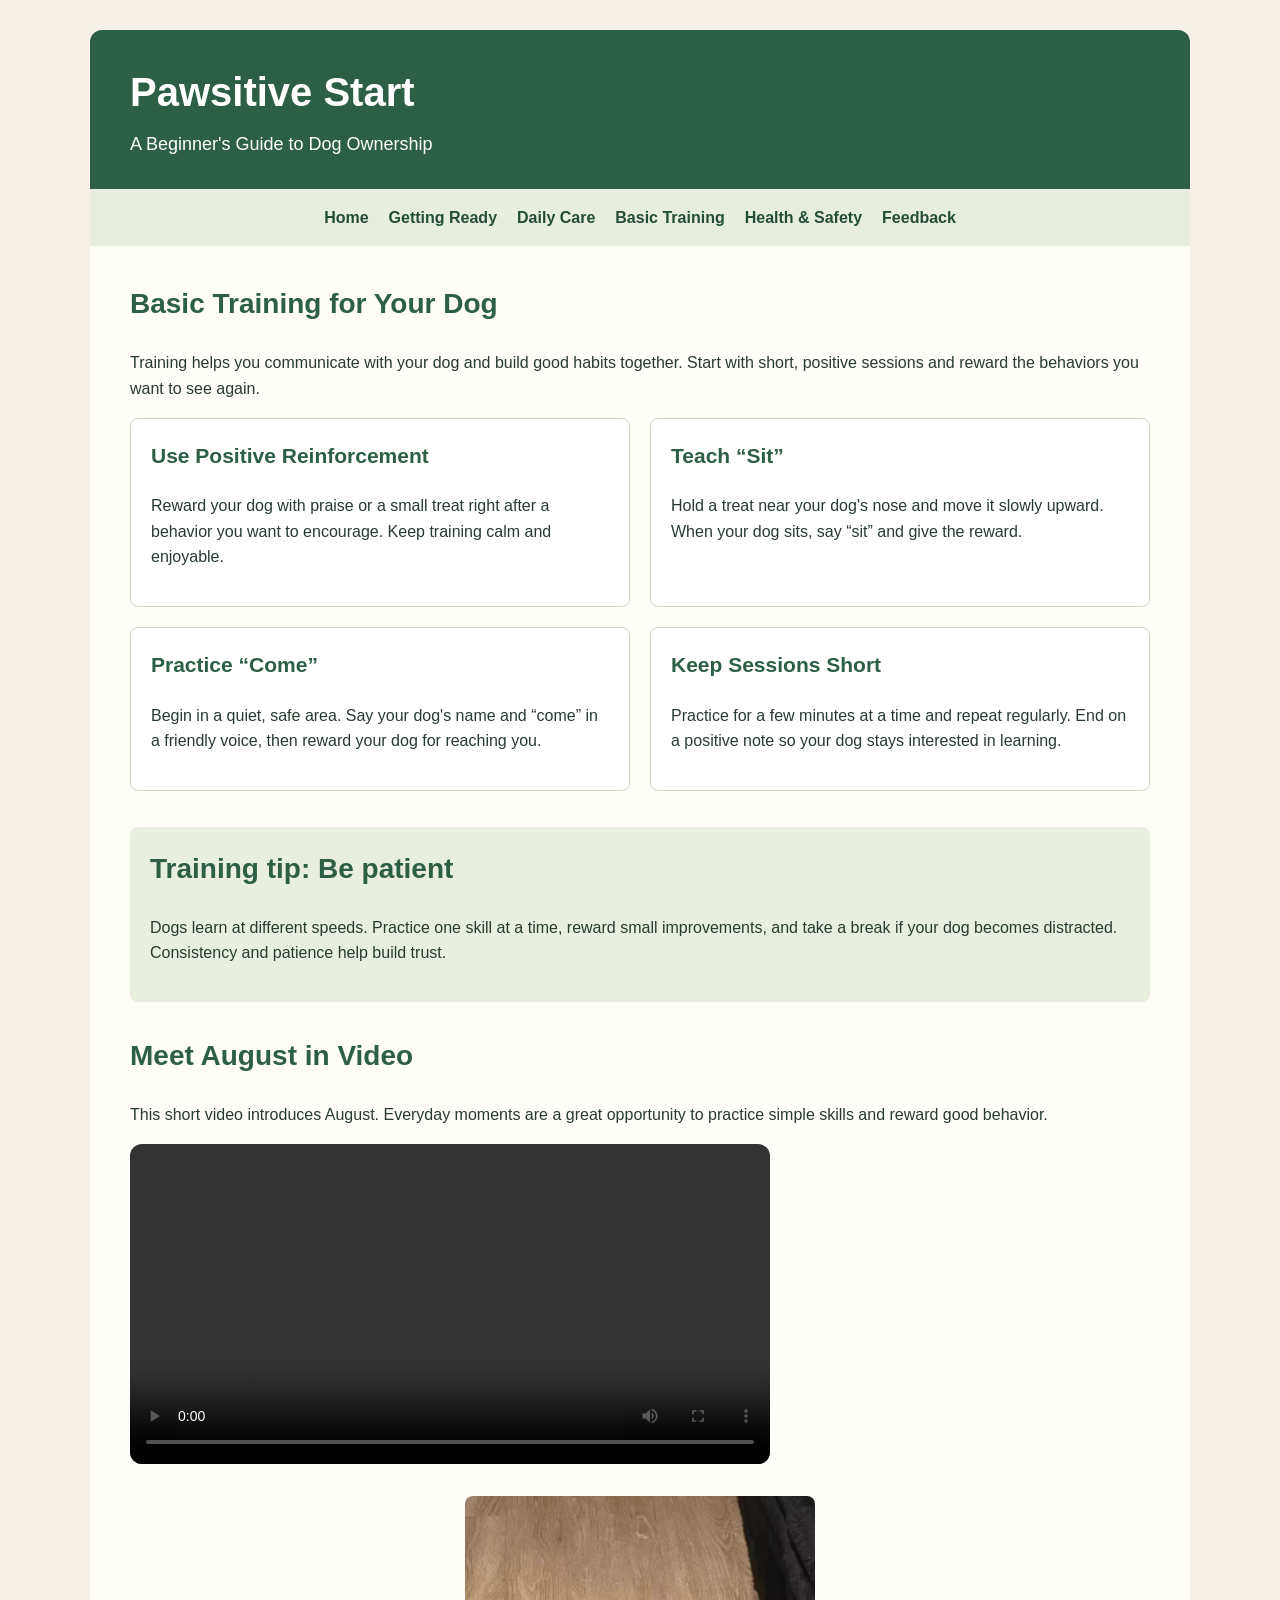
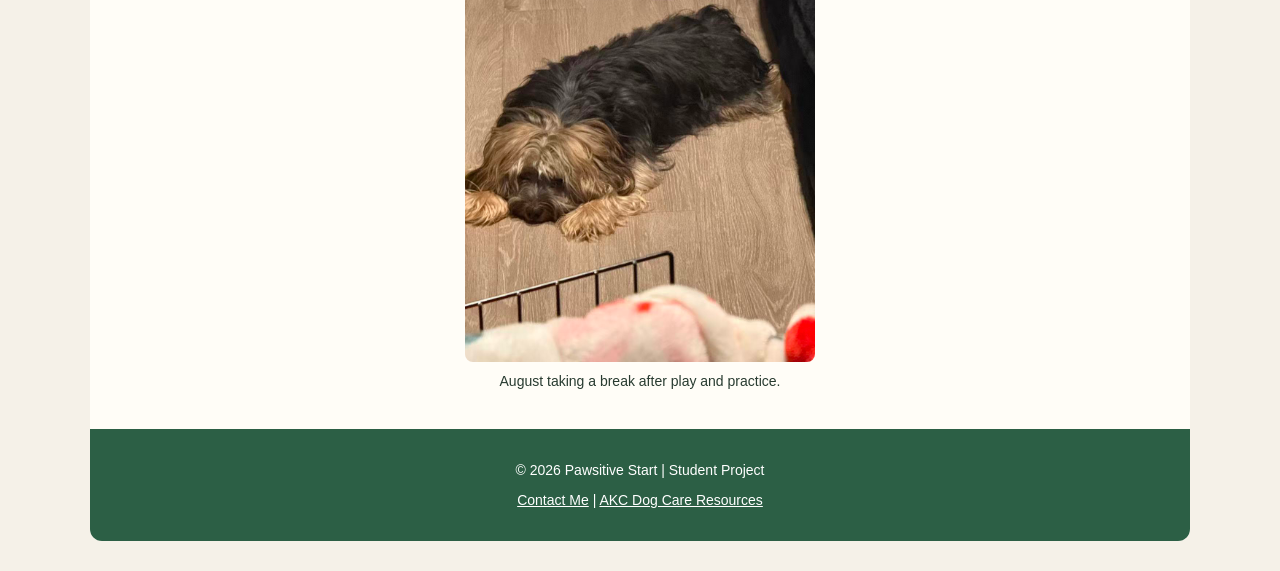
==== basic-training.html @ 580f92dd "Add files via upload" ====
<!DOCTYPE html>
<html lang="en">
<head>
    <meta charset="UTF-8">
    <meta name="viewport" content="width=device-width, initial-scale=1.0">
    <meta name="description" content="Beginner-friendly tips for teaching dogs basic commands and building good habits through positive reinforcement.">
<title>Pawsitive Start | Basic Training</title>
    <link rel="stylesheet" href="style.css">
</head>
<body>
    <div id="wrapper">
        <header>
            <h1>Pawsitive Start</h1>
            <p>A Beginner's Guide to Dog Ownership</p>
        </header>

        <nav aria-label="Main navigation">
            <a href="index.html">Home</a>
            <a href="getting-ready.html">Getting Ready</a>
            <a href="daily-care.html">Daily Care</a>
            <a href="basic-training.html">Basic Training</a>
            <a href="health-safety.html">Health &amp; Safety</a>
            <a href="feedback.html">Feedback</a>
        </nav>

        <main>
            <section class="page-intro">
    <h2>Basic Training for Your Dog</h2>
    <p>Training helps you communicate with your dog and build good habits together. Start with short, positive sessions and reward the behaviors you want to see again.</p>
</section>

           <section class="content-grid">
    <article class="info-card">
        <h3>Use Positive Reinforcement</h3>
        <p>Reward your dog with praise or a small treat right after a behavior you want to encourage. Keep training calm and enjoyable.</p>
    </article>

    <article class="info-card">
        <h3>Teach “Sit”</h3>
        <p>Hold a treat near your dog's nose and move it slowly upward. When your dog sits, say “sit” and give the reward.</p>
    </article>

    <article class="info-card">
        <h3>Practice “Come”</h3>
        <p>Begin in a quiet, safe area. Say your dog's name and “come” in a friendly voice, then reward your dog for reaching you.</p>
    </article>

    <article class="info-card">
        <h3>Keep Sessions Short</h3>
        <p>Practice for a few minutes at a time and repeat regularly. End on a positive note so your dog stays interested in learning.</p>
    </article>
</section>

            <section class="tip-box">
    <h2>Training tip: Be patient</h2>
    <p>Dogs learn at different speeds. Practice one skill at a time, reward small improvements, and take a break if your dog becomes distracted. Consistency and patience help build trust.</p>
</section>
<section class="training-video">
    <h2>Meet August in Video</h2>
    <p>This short video introduces August. Everyday moments are a great opportunity to practice simple skills and reward good behavior.</p>
    <video controls preload="metadata">
        <source src="videos/august-training.mp4" type="video/mp4">
        Your browser does not support this video.
    </video>
</section>

            <figure class="hero-image">
                <img src="images/August.jpg"
                     alt="August, a Yorkshire Terrier mix resting at home">
                <figcaption>August taking a break after play and practice.</figcaption>
            </figure>
        </main>

        <footer>
            <p>&copy; 2026 Pawsitive Start | Student Project</p>
            <p>
                <a href="mailto:wqjzlfdks12@outlook.com">Contact Me</a> |
                <a href="https://www.akc.org/expert-advice/">
                    AKC Dog Care Resources
                </a>
            </p>
        </footer>
    </div>
</body>
</html>
---- style.css ----
* {
    box-sizing: border-box;
}

body {
    margin: 0;
    background-color: #f5f1e8;
    color: #283b30;
    font-family: Arial, Helvetica, sans-serif;
    font-size: 16px;
    line-height: 1.6;
}

#wrapper {
    width: 90%;
    max-width: 1100px;
    margin: 30px auto;
    background-color: #fffdf7;
    border-radius: 12px;
    overflow: hidden;
}


header {
    padding: 30px 40px;
    background-color: #2c5f45;
    color: #ffffff;
}

header h1 {
    margin: 0;
    font-size: 40px;
}

header p {
    margin: 6px 0 0;
    font-size: 18px;
}


nav {
    display: flex;
    flex-wrap: wrap;
    justify-content: center;
    gap: 20px;
    padding: 16px 24px;
    background-color: #e7eddf;
}

nav a {
    color: #244d38;
    font-weight: bold;
    text-decoration: none;
}

nav a:hover {
    text-decoration: underline;
}


main {
    padding: 36px 40px;
}

h2 {
    margin-top: 0;
    color: #2c5f45;
    font-size: 28px;
}

h3 {
    margin-top: 0;
    color: #2c5f45;
    font-size: 21px;
}

a {
    color: #2c5f45;
}

a:focus-visible {
    outline: 3px solid #b95435;
    outline-offset: 4px;
}


.hero {
    display: flex;
    align-items: center;
    gap: 30px;
    margin-bottom: 40px;
}

.hero-text {
    flex: 1;
}

.button {
    display: inline-block;
    margin-top: 12px;
    padding: 12px 20px;
    border-radius: 6px;
    background-color: #f4d06f;
    color: #283b30;
    font-weight: bold;
    text-decoration: none;
}

.button:hover {
    background-color: #e8bf52;
}


.guide-grid {
    display: grid;
    grid-template-columns: repeat(2, minmax(0, 1fr));
    gap: 20px;
    margin-top: 24px;
}

.guide-card {
    padding: 24px;
    border: 1px solid #cbd7c7;
    border-radius: 8px;
    background-color: #ffffff;
}

.guide-card a {
    font-weight: bold;
}


.feedback-banner {
    margin-top: 36px;
    padding: 24px;
    border-radius: 8px;
    background-color: #e7eddf;
}

.feedback-banner h2 {
    margin-bottom: 10px;
}

footer {
    padding: 22px 40px;
    background-color: #2c5f45;
    color: #ffffff;
    text-align: center;
    font-size: 14px;
}

footer p {
    margin: 8px 0;
}

footer a {
    color: #ffffff;
    text-decoration: underline;
}

.hero-image {
    flex: 1;
    min-width: 0;
    margin: 0;
}

.hero-image img {
    display: block;
    width: 100%;
    max-width: 350px;
    height: auto;
    margin: 0 auto;
    border-radius: 8px;
}

.hero-image figcaption {
    margin-top: 8px;
    font-size: 14px;
    text-align: center;
}

@media (max-width: 700px) {
    #wrapper {
        width: 95%;
        margin: 15px auto;
    }

    header,
    main {
        padding: 24px;
    }

    header h1 {
        font-size: 32px;
    }

    nav {
        gap: 12px;
    }

    .hero {
        flex-direction: column;
        align-items: stretch;
    }

    .guide-grid {
        grid-template-columns: 1fr;
    }
}
/* Getting Ready page */
.content-grid {
    display: grid;
    grid-template-columns: repeat(2, minmax(0, 1fr));
    gap: 20px;
    margin-bottom: 36px;
}

.info-card {
    padding: 20px;
    border: 1px solid #cbd8c8;
    border-radius: 8px;
    background-color: #ffffff;
}

.info-card h3 {
    margin-top: 0;
}

.checklist-table {
    width: 100%;
    margin-top: 18px;
    border-collapse: collapse;
}

.checklist-table th,
.checklist-table td {
    padding: 12px;
    border: 1px solid #b8c7b5;
    text-align: left;
    vertical-align: top;
}

.checklist-table th {
    background-color: #2c5f45;
    color: #ffffff;
}

.checklist-table tbody tr:nth-child(even) {
    background-color: #f0f5ec;
}

.tip-box {
    margin-top: 36px;
    padding: 20px;
    border-radius: 8px;
    background-color: #e8efe1;
}

@media (max-width: 700px) {
    .content-grid {
        grid-template-columns: 1fr;
    }
}
.training-video {
    margin: 2rem 0;
}

.training-video video {
    display: block;
    width: 100%;
    max-width: 640px;
    height: auto;
    margin-top: 1rem;
    border-radius: 12px;
}
.feedback-form {
    display: grid;
    gap: 0.75rem;
    max-width: 600px;
    margin-top: 1.5rem;
}

.feedback-form label {
    font-weight: bold;
}

.feedback-form input,
.feedback-form select,
.feedback-form textarea {
    width: 100%;
    box-sizing: border-box;
    padding: 0.75rem;
    border: 1px solid #9eada1;
    border-radius: 6px;
    font: inherit;
    background-color: white;
}

.feedback-form button {
    padding: 0.85rem 1.25rem;
    border: 0;
    border-radius: 6px;
    background-color: #285d44;
    color: white;
    font: inherit;
    font-weight: bold;
    cursor: pointer;
}
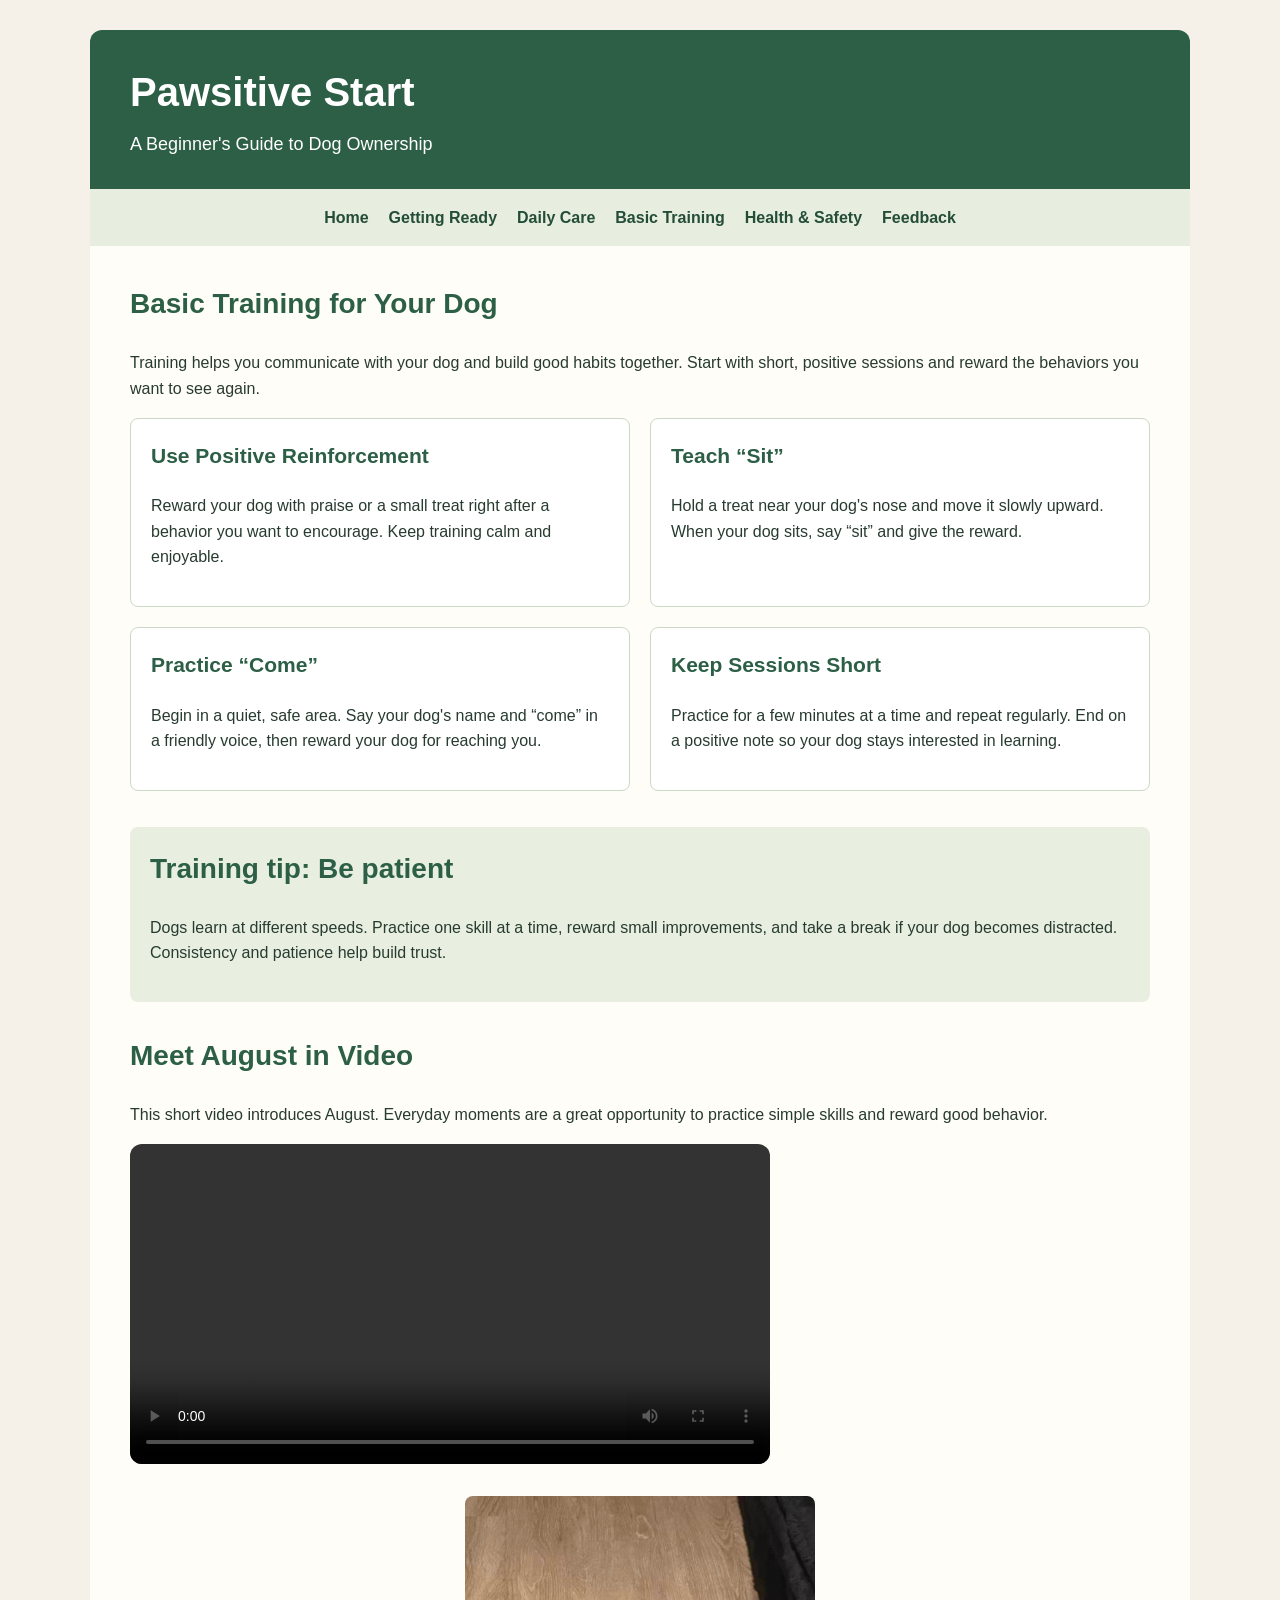
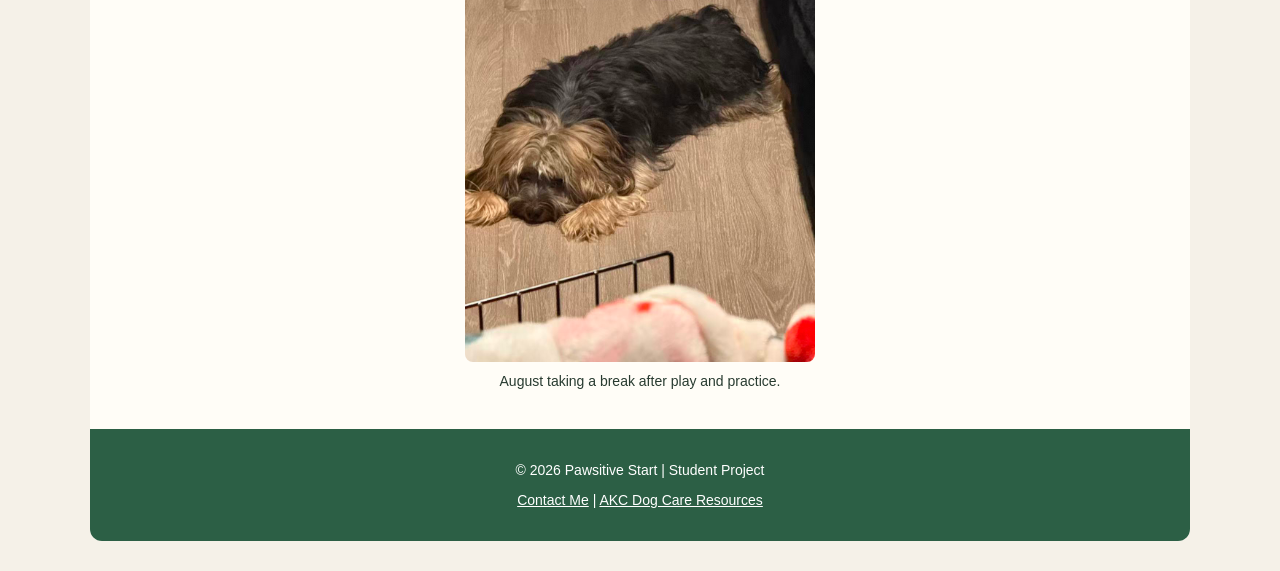
==== commit 8736eaf0: "Add files via upload" ====
--- a/basic-training.html
+++ b/basic-training.html
@@ -1,6 +1,15 @@
 <!DOCTYPE html>
 <html lang="en">
 <head>
+    <!-- Google tag (gtag.js) -->
+<script async src="https://www.googletagmanager.com/gtag/js?id=G-TMVPFB69BW"></script>
+<script>
+  window.dataLayer = window.dataLayer || [];
+  function gtag(){dataLayer.push(arguments);}
+  gtag('js', new Date());
+
+  gtag('config', 'G-TMVPFB69BW');
+</script>
     <meta charset="UTF-8">
     <meta name="viewport" content="width=device-width, initial-scale=1.0">
     <meta name="description" content="Beginner-friendly tips for teaching dogs basic commands and building good habits through positive reinforcement.">
